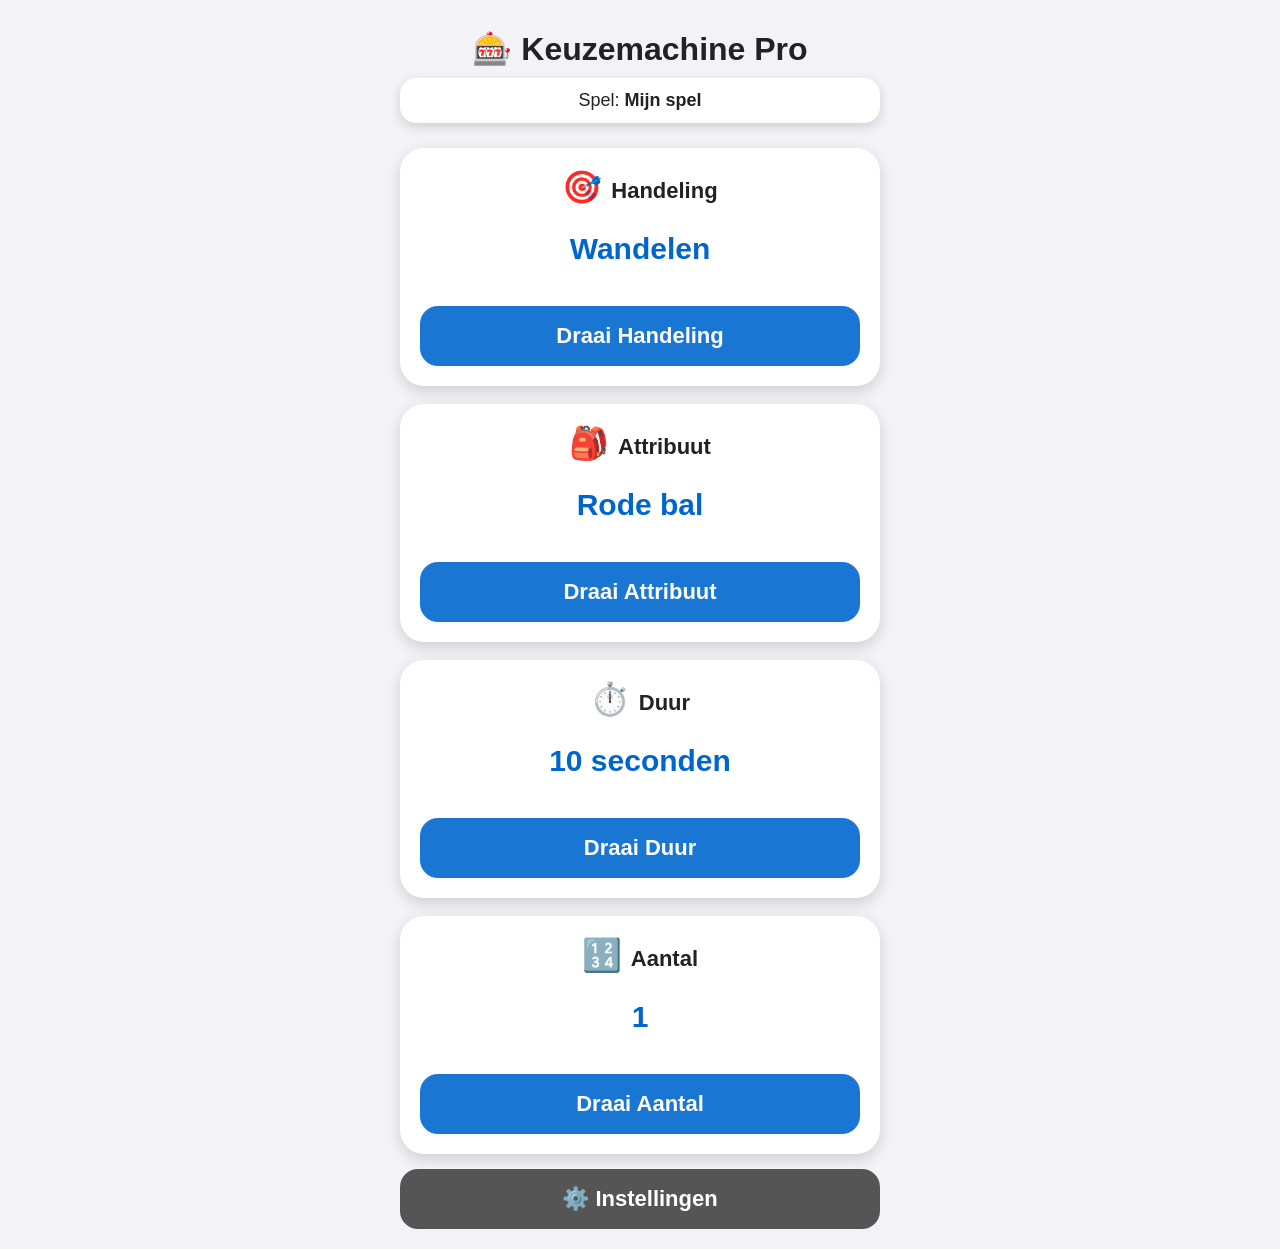
==== index.html @ 5dff95e2 "Update index.html" ====
<!DOCTYPE html>
<html lang="nl">
<head>
<meta charset="UTF-8">

<meta name="viewport" content="width=device-width, initial-scale=1.0">

<title>Keuzemachine Pro</title>

<link rel="stylesheet" href="style.css">

<link rel="manifest" href="manifest.json">

<meta name="apple-mobile-web-app-capable" content="yes">
<meta name="apple-mobile-web-app-title" content="Keuzemachine Pro">
<meta name="apple-mobile-web-app-status-bar-style" content="black">

<link rel="apple-touch-icon" href="icon-512.png">

</head>


<body>

<div class="app">


<header>

<h1>🎰 Keuzemachine Pro</h1>

<div class="spelnaam">
Spel: <strong id="spelNaam">
Mijn spel
</strong>
</div>

</header>



<main id="wielen">


<!-- Wielen worden automatisch door JavaScript gemaakt -->


</main>



<button class="instellingenKnop" id="openInstellingen">

⚙️ Instellingen

</button>



</div>




<div id="instellingen" class="verborgen">


<h1>⚙️ Instellingen</h1>


<div id="instellingLijsten">


</div>


<button id="terugKnop">

⬅ Terug

</button>


</div>





<script src="app.js"></script>

<script>

if ("serviceWorker" in navigator) {

window.addEventListener("load", function(){

navigator.serviceWorker.register(
"service-worker.js"
);

});

}

</script>
  
</body>

</html>
---- style.css ----
/* Keuzemachine Pro 5.0 */

* {
    box-sizing: border-box;
}

body {
    margin: 0;
    min-height: 100vh;
    background: #f2f2f7;
    font-family: -apple-system, BlinkMacSystemFont, "Segoe UI", Arial, sans-serif;
    color: #222;
}


.app {
    max-width: 520px;
    margin: auto;
    padding: 20px;
}


header {
    text-align: center;
    margin-bottom: 25px;
}


h1 {
    font-size: 32px;
    margin: 10px 0;
}


.spelnaam {
    background: white;
    border-radius: 16px;
    padding: 12px;
    font-size: 18px;
    box-shadow: 0 4px 12px rgba(0,0,0,.15);
}



/* Kaarten */

#wielen {
    display: flex;
    flex-direction: column;
    gap: 18px;
}


.wiel-kaart {

    background: white;

    border-radius: 24px;

    padding: 20px;

    text-align: center;

    box-shadow: 
    0 5px 15px rgba(0,0,0,.15);

}


.wiel-titel {

    font-size: 22px;

    font-weight: bold;

    margin-bottom: 15px;

}


.wiel-icoon {

    font-size: 32px;

}



.wiel-waarde {

    min-height: 55px;

    display:flex;

    justify-content:center;

    align-items:center;

    font-size:30px;

    font-weight:bold;

    color:#0066cc;

    margin:15px 0;

}



/* Draai-effect */


.draaien {

    animation:
    draaiAnimatie
    .08s
    infinite;

}



@keyframes draaiAnimatie {

0% {
    transform: translateY(-5px);
}


50% {
    transform: translateY(5px);
}


100% {
    transform: translateY(-5px);
}

}



/* Knoppen */


button {

    width:100%;

    height:60px;

    border:none;

    border-radius:18px;

    font-size:22px;

    font-weight:bold;

    margin-top:15px;

}



.draaiKnop {

    background:#1976d2;

    color:white;

}


.instellingenKnop {

    background:#555;

    color:white;

}



/* Instellingen */


#instellingen {

    max-width:520px;

    margin:auto;

    padding:20px;

}


.verborgen {

    display:none;

}



.lijst {

    background:white;

    border-radius:20px;

    padding:15px;

    margin-bottom:20px;

}



.lijst h2 {

    margin-top:0;

}



textarea {

    width:100%;

    min-height:200px;

    border-radius:12px;

    border:1px solid #ccc;

    padding:12px;

    font-size:18px;

    font-family:inherit;

}
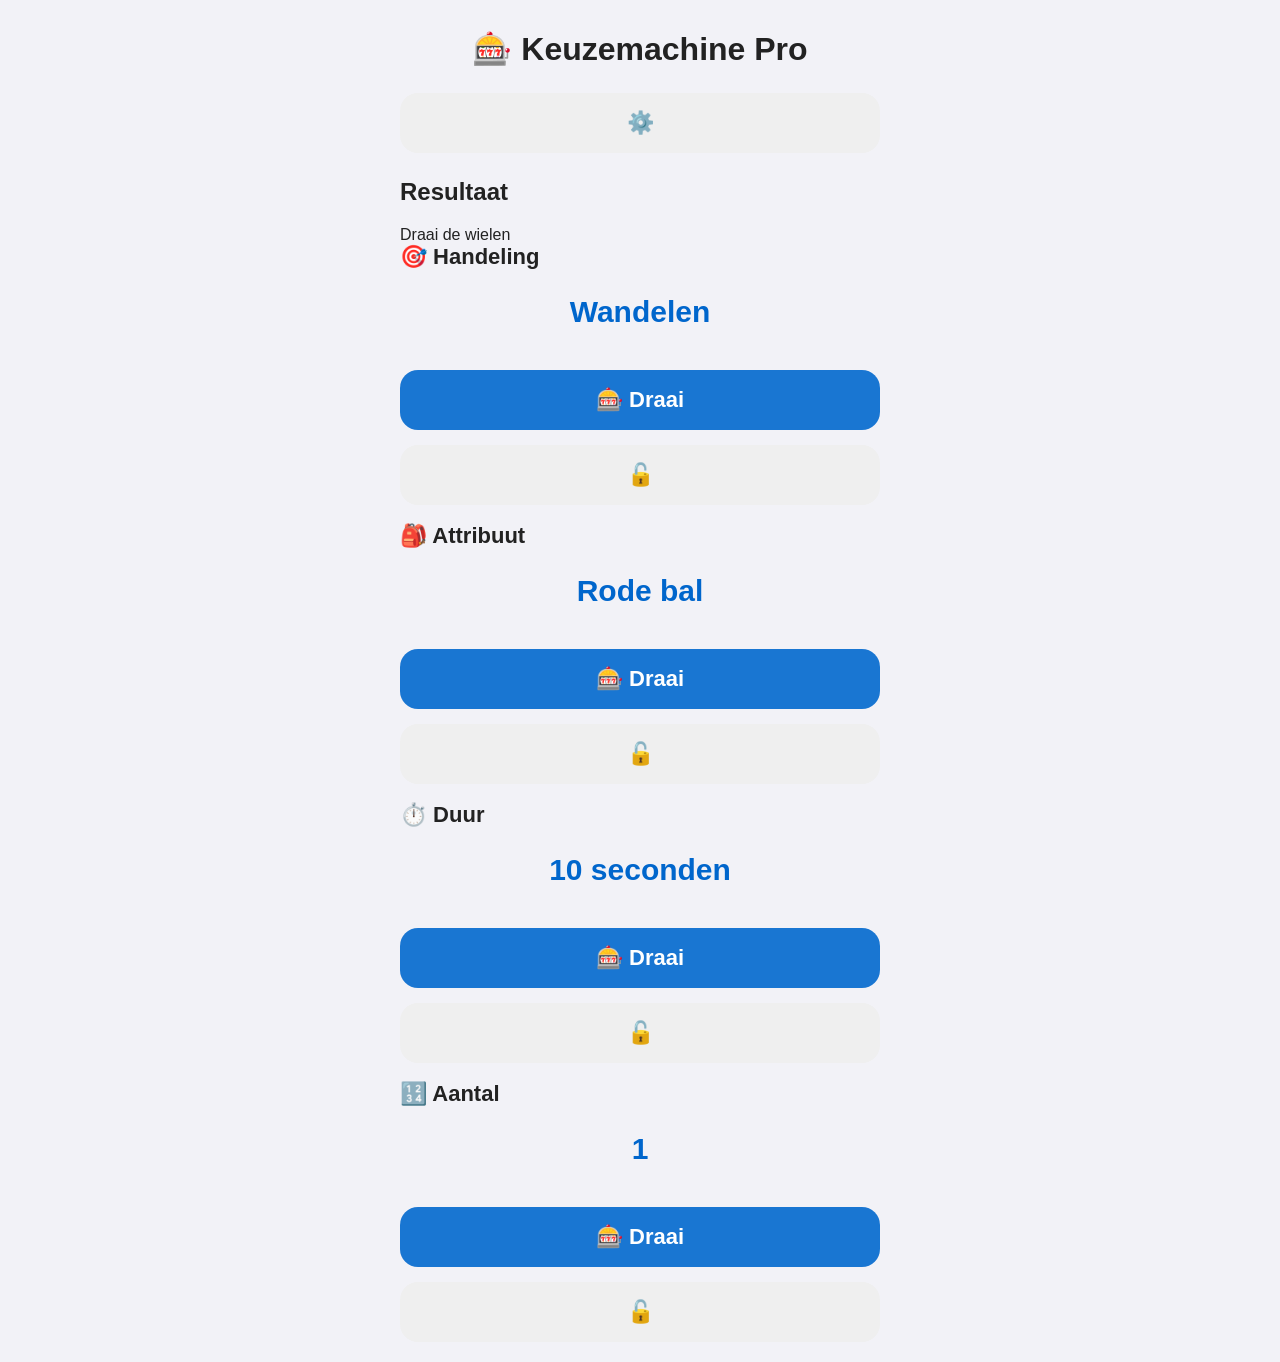
==== commit c389d6a5: "Update index.html" ====
--- a/index.html
+++ b/index.html
@@ -1,9 +1,12 @@
 <!DOCTYPE html>
 <html lang="nl">
+
 <head>
+
 <meta charset="UTF-8">
 
-<meta name="viewport" content="width=device-width, initial-scale=1.0">
+<meta name="viewport"
+content="width=device-width, initial-scale=1.0, maximum-scale=1.0">
 
 <title>Keuzemachine Pro</title>
 
@@ -11,16 +14,13 @@
 
 <link rel="manifest" href="manifest.json">
 
-<meta name="apple-mobile-web-app-capable" content="yes">
-<meta name="apple-mobile-web-app-title" content="Keuzemachine Pro">
-<meta name="apple-mobile-web-app-status-bar-style" content="black">
-
-<link rel="apple-touch-icon" href="icon-512.png">
+<meta name="theme-color" content="#111827">
 
 </head>
 
 
 <body>
+
 
 <div class="app">
 
@@ -29,32 +29,29 @@
 
 <h1>🎰 Keuzemachine Pro</h1>
 
-<div class="spelnaam">
-Spel: <strong id="spelNaam">
-Mijn spel
-</strong>
-</div>
+<button id="instellingenKnop">
+⚙️
+</button>
 
 </header>
 
 
 
-<main id="wielen">
+<section id="resultaat">
 
+<h2>Resultaat</h2>
 
-<!-- Wielen worden automatisch door JavaScript gemaakt -->
+<div id="samenvatting">
+Draai de wielen
+</div>
 
-
-</main>
+</section>
 
 
 
-<button class="instellingenKnop" id="openInstellingen">
+<main id="wielen">
 
-⚙️ Instellingen
-
-</button>
-
+</main>
 
 
 </div>
@@ -62,22 +59,110 @@
 
 
 
-<div id="instellingen" class="verborgen">
+
+<!-- INSTELLINGEN -->
+
+<div id="instellingen"
+class="pagina verborgen">
 
 
 <h1>⚙️ Instellingen</h1>
 
 
-<div id="instellingLijsten">
+<div id="wielBeheer">
+
+</div>
+
+
+
+<button id="nieuwWiel">
+➕ Nieuw wiel
+</button>
+
+
+<button id="exporteerSpel">
+⬇️ Exporteer spel
+</button>
+
+
+<button id="importeerSpelKnop">
+⬆️ Importeer spel
+</button>
+
+
+<input
+type="file"
+id="importeerBestand"
+accept=".json"
+hidden>
+
+
+
+<button id="terugKnop">
+⬅️ Terug
+</button>
 
 
 </div>
 
 
-<button id="terugKnop">
 
-⬅ Terug
 
+
+<!-- NIEUW / BEWERK WIEL -->
+
+
+<div id="wielEditor"
+class="pagina verborgen">
+
+
+<h1 id="editorTitel">
+Nieuw wiel
+</h1>
+
+
+<label>
+Naam
+</label>
+
+<input
+id="wielNaam"
+placeholder="Naam wiel">
+
+
+
+<label>
+Icoon
+</label>
+
+<input
+id="wielIcoon"
+placeholder="🎯">
+
+
+
+<label>
+Keuzes (één per regel)
+</label>
+
+
+<textarea
+id="wielKeuzes"
+rows="12"
+placeholder="Amsterdam
+Porto
+Lagos">
+</textarea>
+
+
+
+<button id="opslaanWiel">
+💾 Opslaan
+</button>
+
+
+<button id="annuleerWiel">
+Annuleren
 </button>
 
 
@@ -89,22 +174,21 @@
 
 <script src="app.js"></script>
 
+
+
 <script>
 
-if ("serviceWorker" in navigator) {
-
-window.addEventListener("load", function(){
+if("serviceWorker" in navigator){
 
 navigator.serviceWorker.register(
 "service-worker.js"
 );
 
-});
-
 }
 
 </script>
-  
+
+
 </body>
 
 </html>
--- a/style.css
+++ b/style.css
@@ -245,3 +245,74 @@
     font-family:inherit;
 
 }
+/* Nieuw wiel scherm */
+
+#nieuwWielScherm {
+
+    max-width:520px;
+    margin:auto;
+    padding:20px;
+
+}
+
+
+
+input {
+
+    width:100%;
+
+    height:55px;
+
+    border-radius:14px;
+
+    border:1px solid #ccc;
+
+    padding:12px;
+
+    font-size:20px;
+
+    font-family:inherit;
+
+    margin-bottom:15px;
+
+}
+
+
+
+.keuzeRegel {
+
+    min-height:70px;
+
+    margin-bottom:12px;
+
+}
+
+
+
+#regelToevoegen {
+
+    background:#34c759;
+
+    color:white;
+
+}
+
+
+
+#bewaarNieuwWiel {
+
+    background:#007aff;
+
+    color:white;
+
+}
+
+
+
+#annuleerNieuwWiel {
+
+    background:#8e8e93;
+
+    color:white;
+
+}
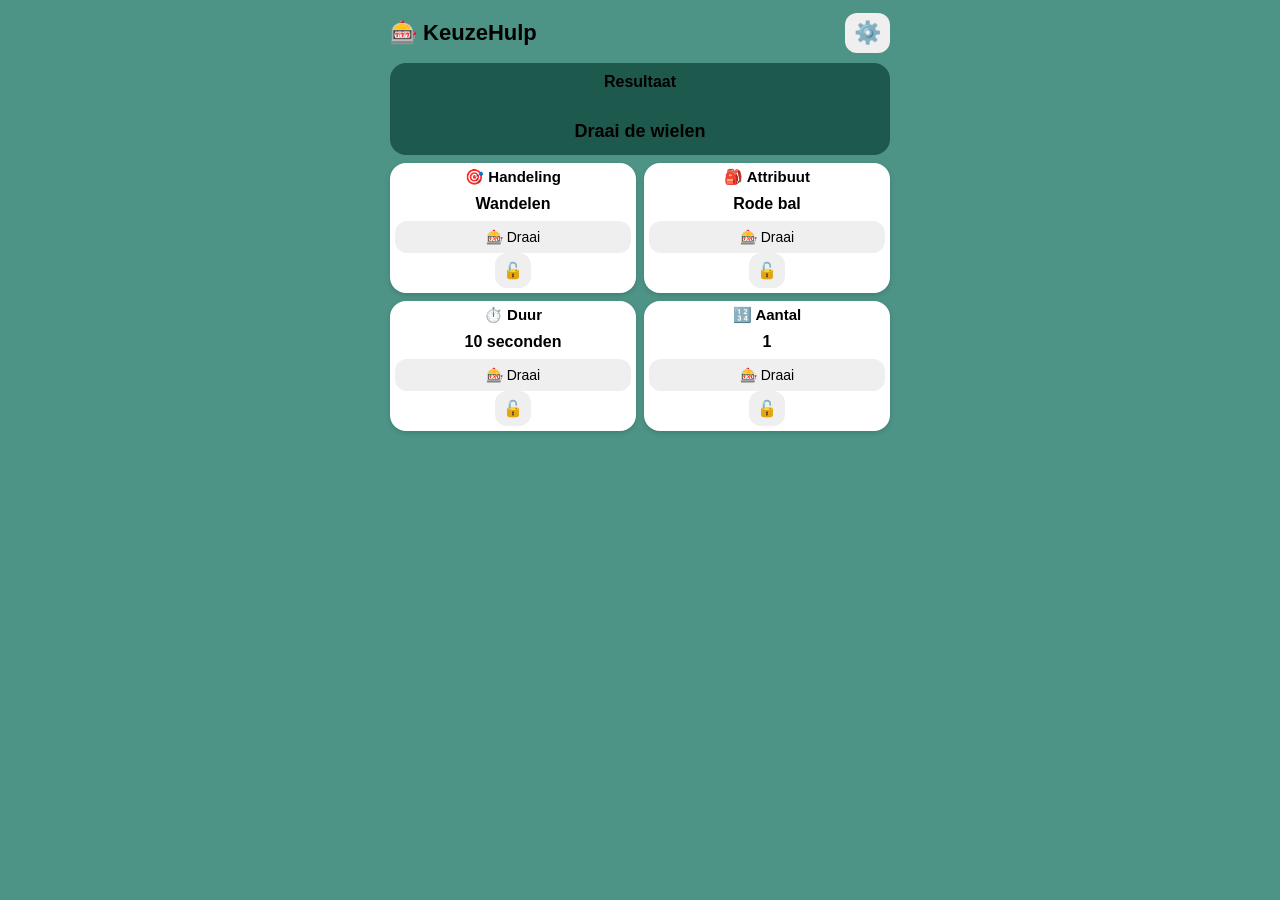
==== commit c12cae94: "Update index.html" ====
--- a/index.html
+++ b/index.html
@@ -8,7 +8,7 @@
 <meta name="viewport"
 content="width=device-width, initial-scale=1.0, maximum-scale=1.0">
 
-<title>Keuzemachine Pro</title>
+<title>KeuzeHulp Pro</title>
 
 <link rel="stylesheet" href="style.css">
 
@@ -27,7 +27,7 @@
 
 <header>
 
-<h1>🎰 Keuzemachine Pro</h1>
+<h1>🎰 KeuzeHulp</h1>
 
 <button id="instellingenKnop">
 ⚙️
--- a/style.css
+++ b/style.css
@@ -1,318 +1,332 @@
-/* Keuzemachine Pro 5.0 */
-
 * {
     box-sizing: border-box;
 }
 
+
 body {
+
     margin: 0;
-    min-height: 100vh;
-    background: #f2f2f7;
-    font-family: -apple-system, BlinkMacSystemFont, "Segoe UI", Arial, sans-serif;
-    color: #222;
-}
+
+    padding: 10px;
+
+    font-family:
+    -apple-system,
+    BlinkMacSystemFont,
+    "Segoe UI",
+    sans-serif;
+
+    background: #4d9486;<!-- Achtergondkluur -->
+
+    color: white;
+
+}
+
 
 
 .app {
-    max-width: 520px;
+
+    max-width: 500px;
+
     margin: auto;
-    padding: 20px;
-}
+
+}
+
 
 
 header {
+
+    display: flex;
+
+    justify-content: space-between;
+
+    align-items: center;
+
+    height: 45px;
+
+}
+
+
+
+h1 {
+
+    font-size: 22px;
+
+    margin: 0;
+
+}
+
+
+
+button {
+
+    border: none;
+
+    border-radius: 12px;
+
+    padding: 10px 14px;
+
+    font-size: 16px;
+
+    background: #00254d 
+
+    color: red; <!-- was white -->
+
+    cursor: pointer;
+
+}
+
+
+
+button:active {
+
+    transform: scale(2);<!-- was 0.96 -->
+
+}
+
+
+
+
+#instellingenKnop {
+
+    width: 45px;
+
+    height: 40px;
+
+    padding: 0;
+
+    font-size: 22px;
+
+}
+
+
+
+
+#resultaat {
+
+    background: #1e594d;
+
+    border-radius: 16px;
+
+    padding: 10px;
+
+    margin: 8px 0;
+
     text-align: center;
-    margin-bottom: 25px;
-}
-
-
-h1 {
-    font-size: 32px;
-    margin: 10px 0;
-}
-
-
-.spelnaam {
-    background: white;
-    border-radius: 16px;
-    padding: 12px;
+
+}
+
+
+
+#resultaat h2 {
+
+    margin: 0;
+
+    font-size: 16px;
+
+}
+
+
+
+#samenvatting {
+
+    font-size:50px;
+
+    font-weight: bold;
+
+    min-height: 25px;
+
+}
+
+
+
+
+
+#wielen {
+
+    display: grid;
+
+    grid-template-columns: 1fr 1fr;
+
+    gap: 8px;
+
+}
+
+
+
+
+
+.wiel {
+
+    background:white;
+
+    border-radius:16px;
+
+    padding:8px;
+
+    text-align:center;
+
+    box-shadow:
+    0 2px 5px rgba(0,0,0,.15);
+
+}
+
+
+
+.wiel-titel {
+
+    font-size:15px;
+
+    font-weight:bold;
+
+}
+
+
+
+.wiel-waarde {
+
+    height:45px;
+
+    display:flex;
+
+    align-items:center;
+
+    justify-content:center;
+
+    font-size:18px;
+
+    font-weight:bold;
+
+    overflow:hidden;
+
+}
+
+
+
+.draaiKnop {
+
+    width:100%;
+
+    padding:8px;
+
+    font-size:14px;
+
+}
+
+
+
+
+
+.vergrendeld {
+
+    background:#34c759;
+
+}
+
+
+
+.pagina {
+
+    max-width:500px;
+
+    margin:auto;
+
+}
+
+
+
+.verborgen {
+
+    display:none;
+
+}
+
+
+
+#wielBeheer div {
+
+    background:white;
+
+    padding:10px;
+
+    margin:8px 0;
+
+    border-radius:14px;
+
+}
+
+
+
+
+input,
+textarea {
+
+    width:100%;
+
+    padding:10px;
+
+    margin-bottom:10px;
+
+    border-radius:10px;
+
+    border:1px solid #ccc;
+
+    font-size:16px;
+
+}
+
+#samenvatting {
+
     font-size: 18px;
-    box-shadow: 0 4px 12px rgba(0,0,0,.15);
-}
-
-
-
-/* Kaarten */
-
-#wielen {
-    display: flex;
-    flex-direction: column;
-    gap: 18px;
-}
-
-
-.wiel-kaart {
-
-    background: white;
-
-    border-radius: 24px;
-
-    padding: 20px;
-
-    text-align: center;
-
-    box-shadow: 
-    0 5px 15px rgba(0,0,0,.15);
-
-}
-
-
-.wiel-titel {
-
-    font-size: 22px;
-
-    font-weight: bold;
-
-    margin-bottom: 15px;
-
-}
-
-
-.wiel-icoon {
-
-    font-size: 32px;
-
-}
-
-
-
-.wiel-waarde {
-
-    min-height: 55px;
-
-    display:flex;
-
-    justify-content:center;
-
-    align-items:center;
-
-    font-size:30px;
-
-    font-weight:bold;
-
-    color:#0066cc;
-
-    margin:15px 0;
-
-}
-
-
-
-/* Draai-effect */
-
-
-.draaien {
-
-    animation:
-    draaiAnimatie
-    .08s
-    infinite;
-
-}
-
-
-
-@keyframes draaiAnimatie {
-
-0% {
-    transform: translateY(-5px);
-}
-
-
-50% {
-    transform: translateY(5px);
-}
-
-
-100% {
-    transform: translateY(-5px);
-}
-
-}
-
-
-
-/* Knoppen */
-
-
-button {
-
-    width:100%;
-
-    height:60px;
-
-    border:none;
-
-    border-radius:18px;
-
-    font-size:22px;
-
-    font-weight:bold;
-
-    margin-top:15px;
-
-}
-
-
-
-.draaiKnop {
-
-    background:#1976d2;
-
-    color:white;
-
-}
-
-
-.instellingenKnop {
-
-    background:#555;
-
-    color:white;
-
-}
-
-
-
-/* Instellingen */
-
-
-#instellingen {
-
-    max-width:520px;
-
-    margin:auto;
-
-    padding:20px;
-
-}
-
-
-.verborgen {
-
-    display:none;
-
-}
-
-
-
-.lijst {
-
-    background:white;
-
-    border-radius:20px;
-
-    padding:15px;
-
-    margin-bottom:20px;
-
-}
-
-
-
-.lijst h2 {
-
-    margin-top:0;
-
-}
-
-
+
+    font-weight: 600;
+
+    line-height: 1.5;
+
+    white-space: pre-line;
+
+    min-height: 25px;
+
+}
+white-space: pre-line;
 
 textarea {
 
-    width:100%;
-
-    min-height:200px;
-
-    border-radius:12px;
-
-    border:1px solid #ccc;
-
-    padding:12px;
-
-    font-size:18px;
-
-    font-family:inherit;
-
-}
-/* Nieuw wiel scherm */
-
-#nieuwWielScherm {
-
-    max-width:520px;
-    margin:auto;
-    padding:20px;
-
-}
-
-
-
-input {
-
-    width:100%;
-
-    height:55px;
-
-    border-radius:14px;
-
-    border:1px solid #ccc;
-
-    padding:12px;
-
-    font-size:20px;
-
-    font-family:inherit;
-
-    margin-bottom:15px;
-
-}
-
-
-
-.keuzeRegel {
-
-    min-height:70px;
-
-    margin-bottom:12px;
-
-}
-
-
-
-#regelToevoegen {
-
-    background:#34c759;
-
-    color:white;
-
-}
-
-
-
-#bewaarNieuwWiel {
-
-    background:#007aff;
-
-    color:white;
-
-}
-
-
-
-#annuleerNieuwWiel {
-
-    background:#8e8e93;
-
-    color:white;
-
-}
+    resize:none;
+
+}
+
+
+
+
+@media(max-height:1200px){
+
+
+    .wiel {
+
+        padding:5px;
+
+    }
+
+
+    .wiel-waarde {
+
+        height:35px;
+
+        font-size:16px;
+
+    }
+
+
+    button {
+
+        padding:8px;
+
+    }
+
+    .draaiKnop:disabled {
+
+    opacity: 0.6;
+
+}
+
+}
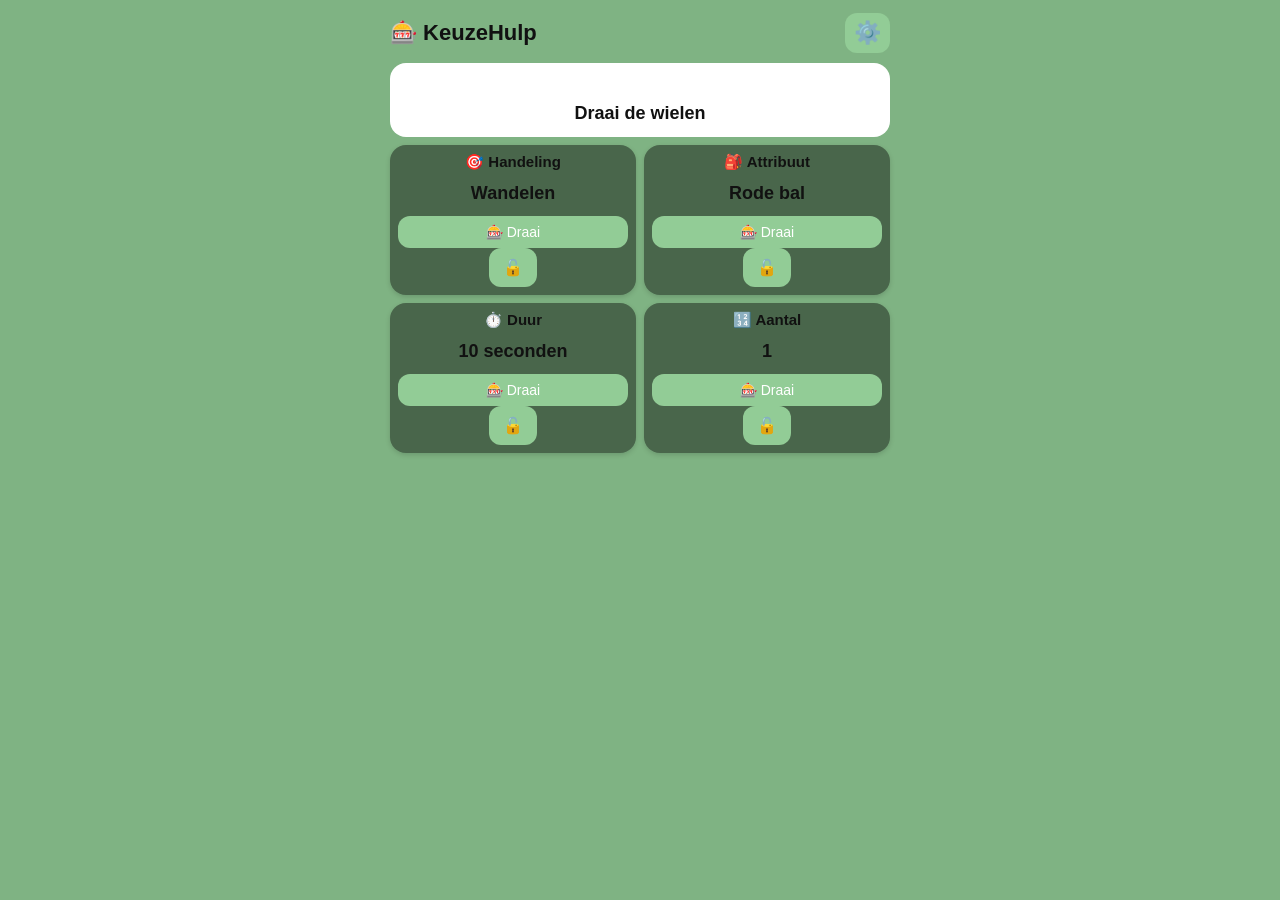
==== commit 54740179: "Update index.html" ====
--- a/index.html
+++ b/index.html
@@ -39,7 +39,7 @@
 
 <section id="resultaat">
 
-<h2>Resultaat</h2>
+
 
 <div id="samenvatting">
 Draai de wielen
--- a/style.css
+++ b/style.css
@@ -1,6 +1,28 @@
+/* ==================================================
+   Keuzemachine Pro 2.0
+   style.css
+
+   KLEUREN AANPASSEN:
+   - Achtergrond        = body
+   - Wielkaarten        = .wiel
+   - Resultaat          = #resultaat
+   - Knoppen            = button
+   - Instellingen       = input / textarea
+   ================================================== */
+
+
+
+/* ==================================================
+   ALGEMENE INSTELLINGEN
+   ================================================== */
+
+
 * {
+
     box-sizing: border-box;
-}
+
+}
+
 
 
 body {
@@ -9,18 +31,34 @@
 
     padding: 10px;
 
+
+    /* ACHTERGRONDKLEUR HOOFDSCHERM */
+
+    background: #7fb383;
+
+
     font-family:
+
     -apple-system,
+
     BlinkMacSystemFont,
+
     "Segoe UI",
+
     sans-serif;
 
-    background: #4d9486;<!-- Achtergondkluur -->
-
-    color: white;
-
-}
-
+
+    color: #111;
+
+}
+
+
+
+
+
+/* ==================================================
+   HOOFDPAGINA
+   ================================================== */
 
 
 .app {
@@ -33,15 +71,22 @@
 
 
 
+
+
+/* ==================================================
+   TITELBALK
+   ================================================== */
+
+
 header {
 
-    display: flex;
-
-    justify-content: space-between;
-
-    align-items: center;
-
-    height: 45px;
+    display:flex;
+
+    justify-content:space-between;
+
+    align-items:center;
+
+    height:45px;
 
 }
 
@@ -49,29 +94,220 @@
 
 h1 {
 
-    font-size: 22px;
-
-    margin: 0;
-
-}
-
+    font-size:22px;
+
+    margin:0;
+
+}
+
+
+
+
+
+/* ==================================================
+   RESULTAATVAK BOVENAAN
+   ================================================== */
+
+
+#resultaat {
+
+
+    /* KLEUR RESULTAATVAK */
+
+    background:white;
+
+
+    border-radius:16px;
+
+
+    padding:10px;
+
+
+    margin:8px 0;
+
+
+    text-align:center;
+
+
+}
+
+
+
+#resultaat h2 {
+
+
+    margin:0;
+
+
+    font-size:16px;
+
+
+}
+
+
+
+#samenvatting {
+
+
+    font-size:18px;
+
+
+    font-weight:600;
+
+
+    line-height:1.5;
+
+
+    white-space:pre-line;
+
+
+    min-height:25px;
+
+
+}
+
+
+
+
+
+
+
+/* ==================================================
+   WIELEN OVERZICHT
+   ================================================== */
+
+
+#wielen {
+
+
+    display:grid;
+
+
+    grid-template-columns:1fr 1fr;
+
+
+    gap:8px;
+
+
+}
+
+
+
+
+
+
+/* ==================================================
+   KAART VAN EEN WIEL
+   Bijvoorbeeld:
+   🎯 Handeling
+   🎒 Attribuut
+   ================================================== */
+
+
+.wiel {
+
+
+    /* KLEUR WIELKAART */
+
+    background:#49664b;
+
+
+    border-radius:16px;
+
+
+    padding:8px;
+
+
+    text-align:center;
+
+
+    box-shadow:
+
+    0 2px 5px rgba(0,0,0,.15);
+
+
+}
+
+
+
+
+
+.wiel-titel {
+
+
+    font-size:15px;
+
+
+    font-weight:bold;
+
+
+}
+
+
+
+.wiel-waarde {
+
+
+    height:45px;
+
+
+    display:flex;
+
+
+    align-items:center;
+
+
+    justify-content:center;
+
+
+    font-size:18px;
+
+
+    font-weight:bold;
+
+
+    overflow:hidden;
+
+
+}
+
+
+
+
+
+
+
+/* ==================================================
+   KNOPPEN
+   Hier verander je de standaard knopkleur
+   ================================================== */
 
 
 button {
 
-    border: none;
-
-    border-radius: 12px;
-
-    padding: 10px 14px;
-
-    font-size: 16px;
-
-    background: #00254d 
-
-    color: red; <!-- was white -->
-
-    cursor: pointer;
+
+    /* KLEUR KNOP */
+
+    background:#92cc96;
+
+
+    color:white;
+
+
+    border:none;
+
+
+    border-radius:12px;
+
+
+    padding:10px 14px;
+
+
+    font-size:16px;
+
+
+    cursor:pointer;
+
 
 }
 
@@ -79,254 +315,239 @@
 
 button:active {
 
-    transform: scale(2);<!-- was 0.96 -->
-
-}
-
-
+
+    transform:scale(.96);
+
+
+}
+
+
+
+
+
+/* Instellingen knop bovenaan */
 
 
 #instellingenKnop {
 
-    width: 45px;
-
-    height: 40px;
-
-    padding: 0;
-
-    font-size: 22px;
-
-}
-
-
-
-
-#resultaat {
-
-    background: #1e594d;
-
-    border-radius: 16px;
-
-    padding: 10px;
-
-    margin: 8px 0;
-
-    text-align: center;
-
-}
-
-
-
-#resultaat h2 {
-
-    margin: 0;
-
-    font-size: 16px;
-
-}
-
-
-
-#samenvatting {
-
-    font-size:50px;
-
-    font-weight: bold;
-
-    min-height: 25px;
-
-}
-
-
-
-
-
-#wielen {
-
-    display: grid;
-
-    grid-template-columns: 1fr 1fr;
-
-    gap: 8px;
-
-}
-
-
-
-
-
-.wiel {
+
+    width:45px;
+
+
+    height:40px;
+
+
+    padding:0;
+
+
+    font-size:22px;
+
+
+}
+
+
+
+
+
+
+/* Draai knop in een wiel */
+
+
+.draaiKnop {
+
+
+    width:100%;
+
+
+    padding:8px;
+
+
+    font-size:14px;
+
+
+}
+
+
+
+
+
+/* Tijdens draaien */
+
+
+.draaiKnop:disabled {
+
+
+    opacity:.6;
+
+
+}
+
+
+
+
+
+
+
+/* ==================================================
+   SLOTJE / VERGRENDELING
+   ================================================== */
+
+
+.vergrendeld {
+
+
+    background:#121913;
+
+
+}
+
+
+
+
+
+
+
+/* ==================================================
+   INSTELLINGEN PAGINA
+   ================================================== */
+
+
+.pagina {
+
+
+    max-width:500px;
+
+
+    margin:auto;
+
+
+}
+
+
+
+.verborgen {
+
+
+    display:none;
+
+
+}
+
+
+
+
+
+
+/* Lijst met wielen in instellingen */
+
+
+#wielBeheer div {
+
 
     background:white;
 
-    border-radius:16px;
-
-    padding:8px;
-
-    text-align:center;
-
-    box-shadow:
-    0 2px 5px rgba(0,0,0,.15);
-
-}
-
-
-
-.wiel-titel {
-
-    font-size:15px;
-
-    font-weight:bold;
-
-}
-
-
-
-.wiel-waarde {
-
-    height:45px;
-
-    display:flex;
-
-    align-items:center;
-
-    justify-content:center;
-
-    font-size:18px;
-
-    font-weight:bold;
-
-    overflow:hidden;
-
-}
-
-
-
-.draaiKnop {
-
-    width:100%;
-
-    padding:8px;
-
-    font-size:14px;
-
-}
-
-
-
-
-
-.vergrendeld {
-
-    background:#34c759;
-
-}
-
-
-
-.pagina {
-
-    max-width:500px;
-
-    margin:auto;
-
-}
-
-
-
-.verborgen {
-
-    display:none;
-
-}
-
-
-
-#wielBeheer div {
-
-    background:white;
 
     padding:10px;
 
+
     margin:8px 0;
 
+
     border-radius:14px;
 
-}
-
-
+
+}
+
+
+
+
+
+
+/* ==================================================
+   TEKSTVELDEN
+   Nieuw wiel / bewerken
+   ================================================== */
 
 
 input,
 textarea {
 
+
     width:100%;
 
+
     padding:10px;
 
+
     margin-bottom:10px;
 
+
     border-radius:10px;
 
+
     border:1px solid #ccc;
 
+
     font-size:16px;
 
-}
-
-#samenvatting {
-
-    font-size: 18px;
-
-    font-weight: 600;
-
-    line-height: 1.5;
-
-    white-space: pre-line;
-
-    min-height: 25px;
-
-}
-white-space: pre-line;
+
+}
+
+
 
 textarea {
 
+
     resize:none;
 
-}
-
-
-
-
-@media(max-height:1200px){
+
+}
+
+
+
+
+
+
+/* ==================================================
+   KLEINERE IPHONES
+   Bijvoorbeeld iPhone SE
+   ================================================== */
+
+
+@media(max-height:700px){
+
 
 
     .wiel {
 
+
         padding:5px;
 
+
     }
 
 
+
     .wiel-waarde {
 
+
         height:35px;
 
+
         font-size:16px;
 
+
     }
 
 
+
     button {
 
+
         padding:8px;
 
+
     }
 
-    .draaiKnop:disabled {
-
-    opacity: 0.6;
-
-}
-
-}
+
+}
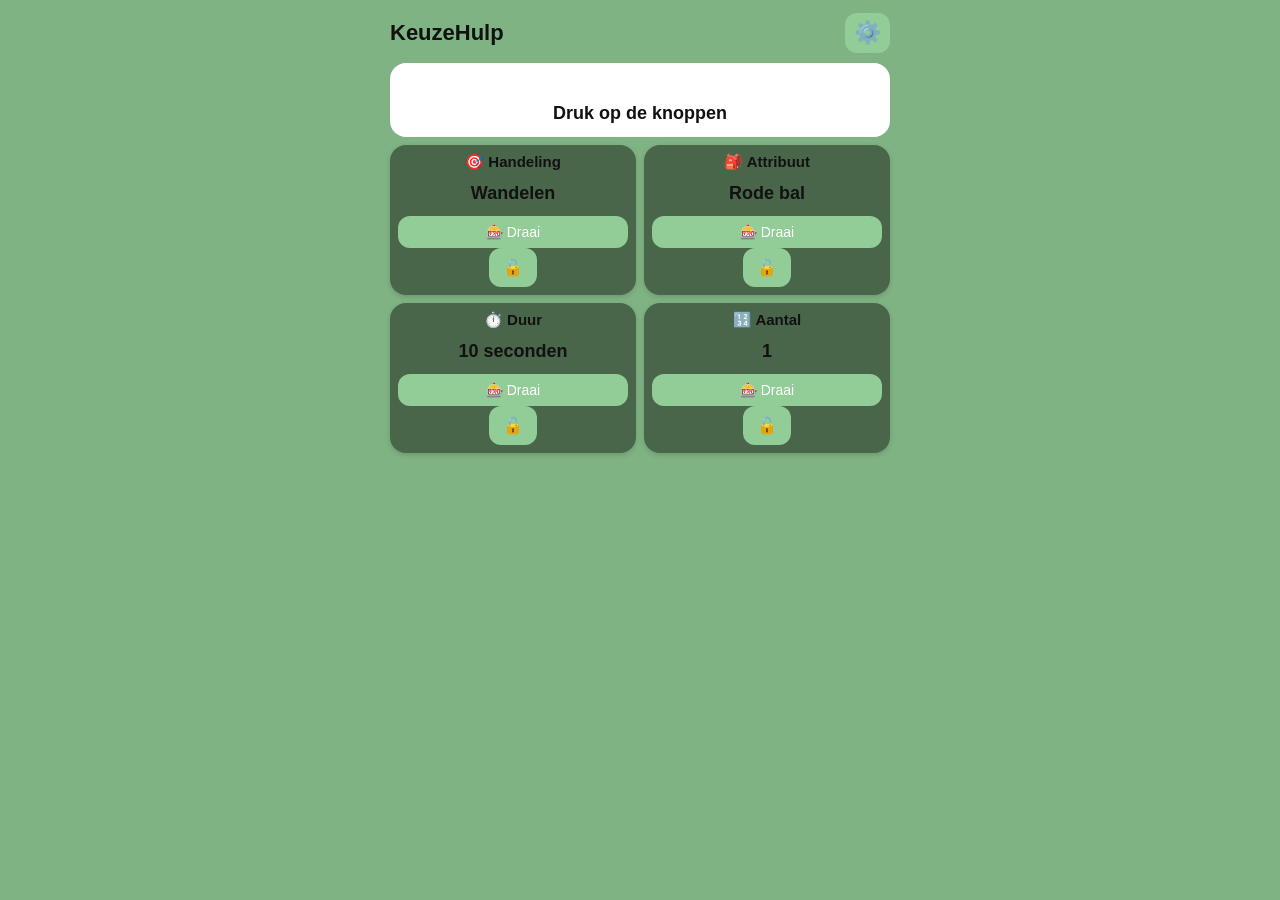
==== commit 6e006fca: "Update index.html" ====
--- a/index.html
+++ b/index.html
@@ -27,27 +27,19 @@
 
 <header>
 
-<h1>🎰 KeuzeHulp</h1>
+<h1>KeuzeHulp</h1>
 
 <button id="instellingenKnop">
 ⚙️
 </button>
 
 </header>
-
-
-
 <section id="resultaat">
-
-
-
 <div id="samenvatting">
-Draai de wielen
+Druk op de knoppen
 </div>
 
 </section>
-
-
 
 <main id="wielen">
 
